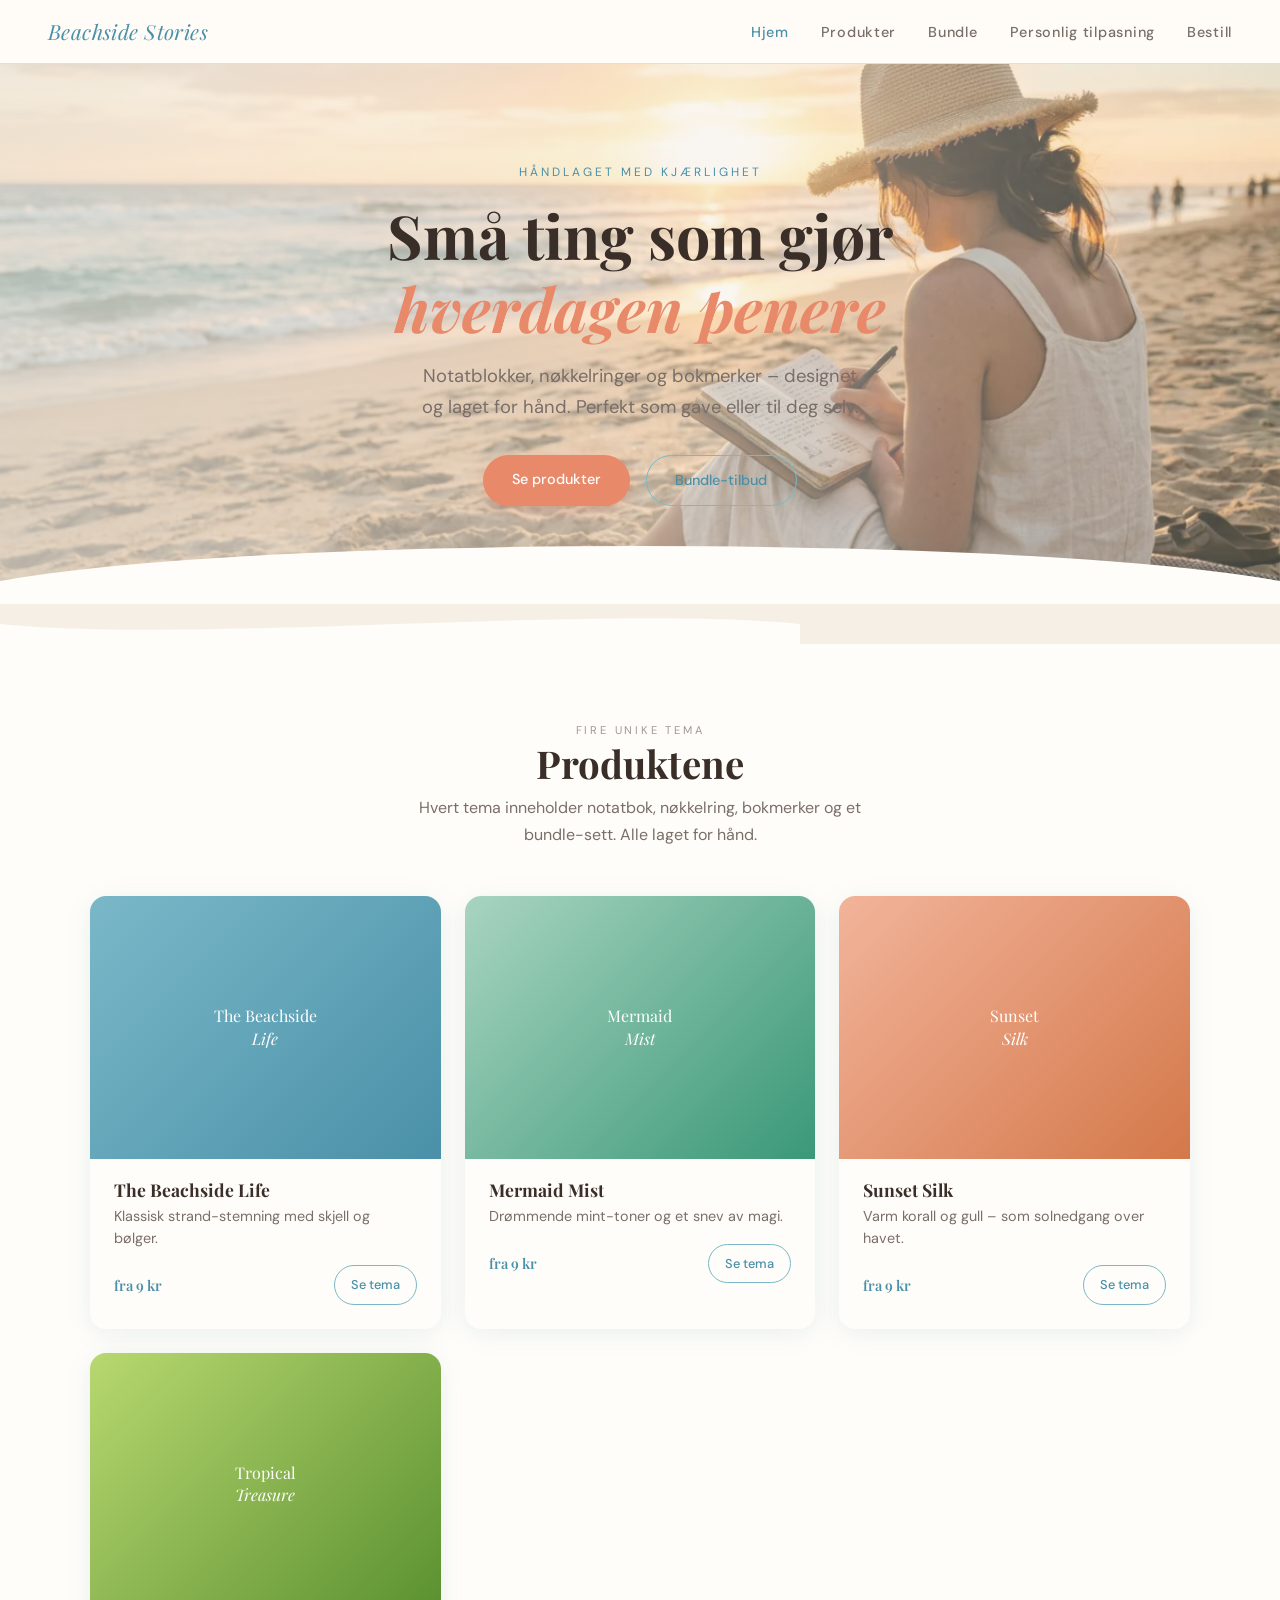
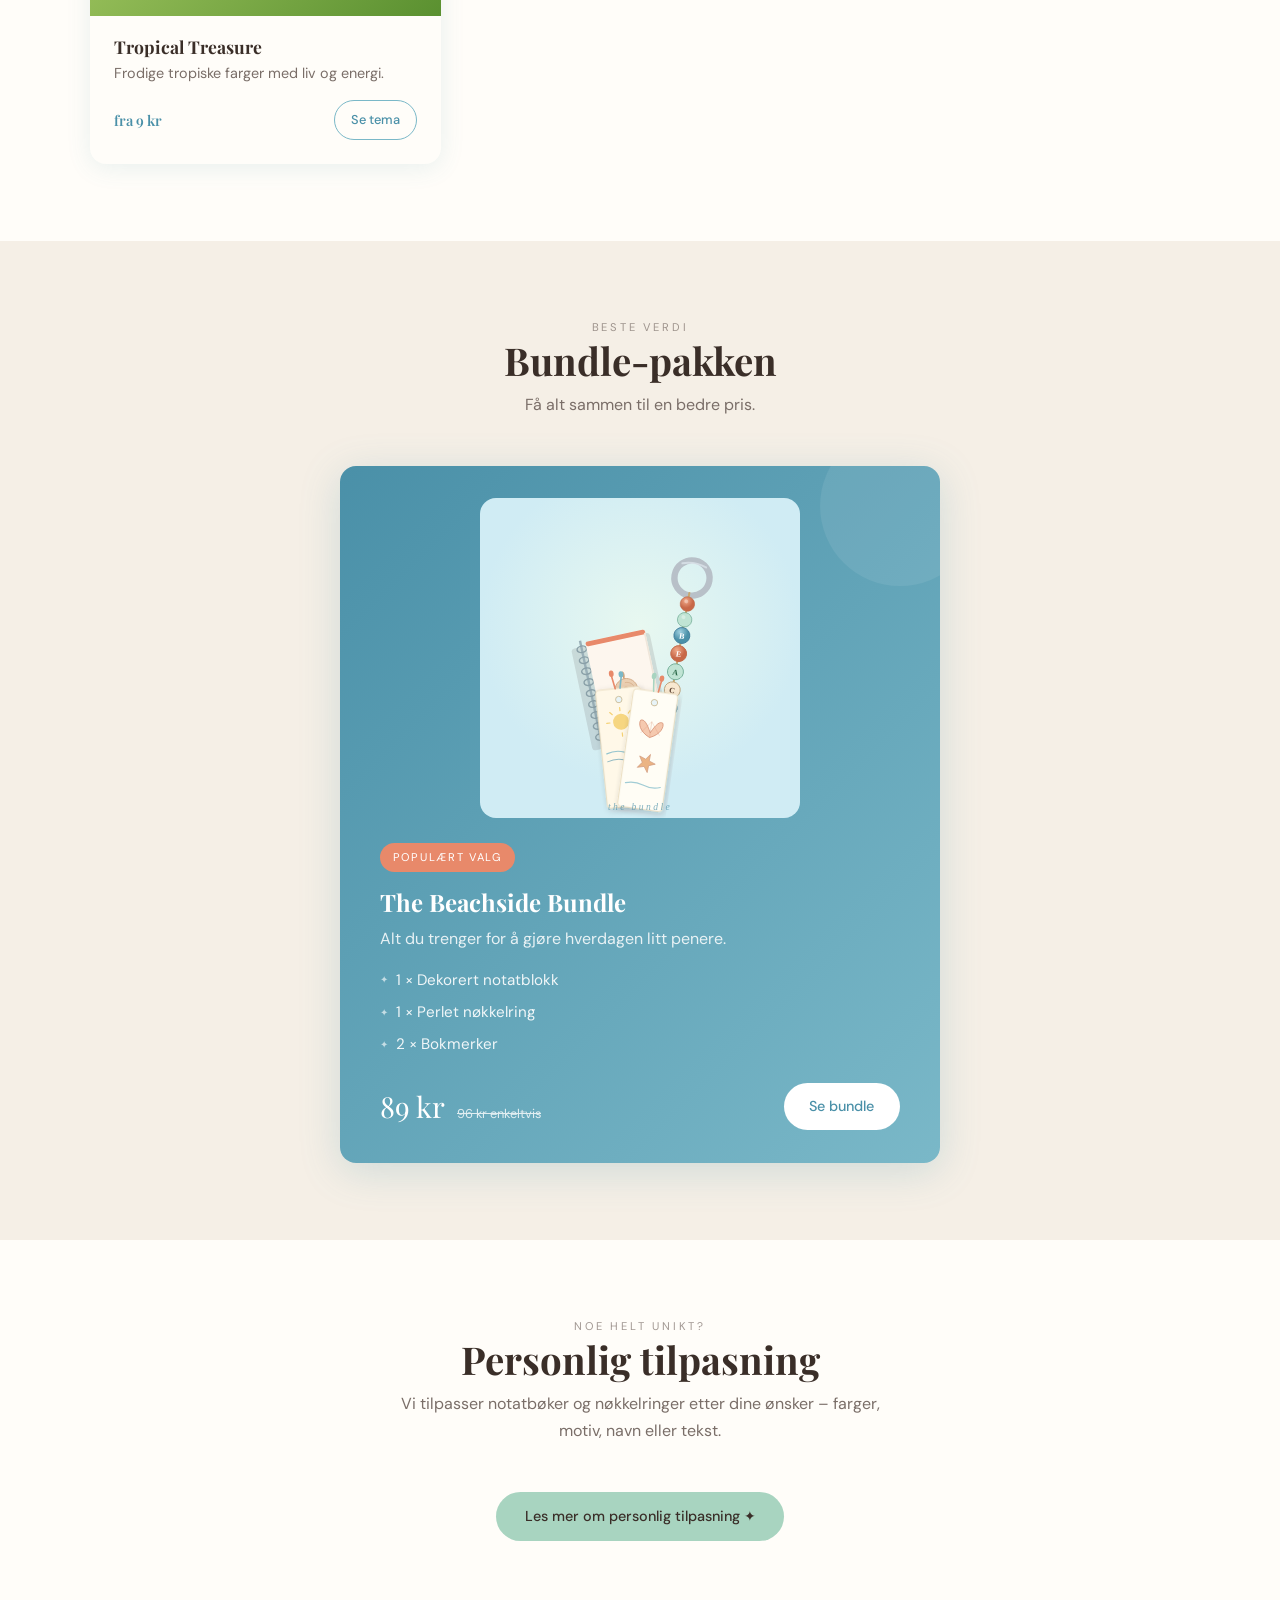
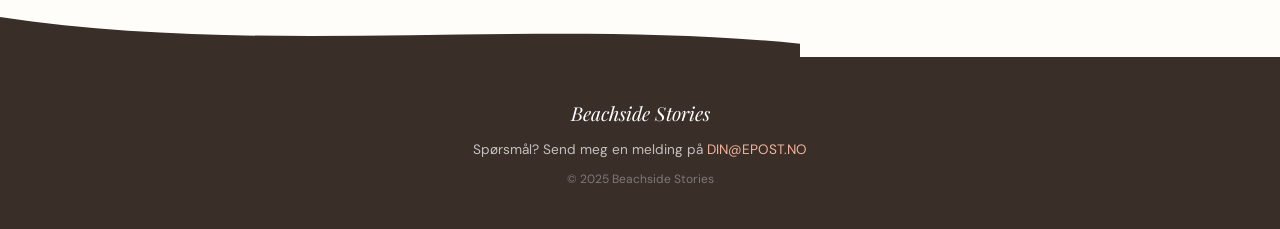
==== index.html @ 8fab8bfb "Første versjon av Beachside" ====
<!DOCTYPE html>
<html lang="no">
<head>
  <meta charset="UTF-8">
  <meta name="viewport" content="width=device-width, initial-scale=1.0">
  <title>Beachside Stories</title>
  <link rel="stylesheet" href="style.css">
</head>
<body>

  <nav>
    <span class="nav-logo">Beachside Stories</span>
    <button class="nav-toggle" aria-label="Åpne meny" aria-expanded="false">
      <span></span><span></span><span></span>
    </button>
    <ul class="nav-links">
      <li><a href="index.html" class="active">Hjem</a></li>
      <li><a href="produkter.html">Produkter</a></li>
      <li><a href="bundle.html">Bundle</a></li>
      <li><a href="request.html">Personlig tilpasning</a></li>
      <li><a href="bestill.html">Bestill</a></li>
    </ul>
  </nav>

  <!-- HERO -->
  <section class="hero">
    <div class="hero-content">
      <p class="hero-eyebrow fade-up">Håndlaget med kjærlighet</p>
      <h1 class="fade-up fade-up-delay-1">
        Små ting som gjør<br><em>hverdagen penere</em>
      </h1>
      <p class="hero-sub fade-up fade-up-delay-2">
        Notatblokker, nøkkelringer og bokmerker – designet og laget for hånd.
        Perfekt som gave eller til deg selv.
      </p>
      <div class="fade-up fade-up-delay-3" style="display:flex;gap:1rem;justify-content:center;flex-wrap:wrap">
        <a href="produkter.html" class="btn btn-primary">Se produkter</a>
        <a href="bundle.html" class="btn btn-secondary">Bundle-tilbud</a>
      </div>
    </div>
  </section>

  <!-- BØLGEDELER -->
  <div class="wave-divider" style="background:var(--sand)">
    <svg viewBox="0 0 1200 60" xmlns="http://www.w3.org/2000/svg" preserveAspectRatio="none" height="40">
      <path d="M0,30 C300,60 900,0 1200,30 L1200,60 L0,60 Z" fill="#fffdf9"/>
    </svg>
  </div>

  <!-- TEMAOVERSIKT -->
  <section class="section-white">
    <div class="section-header">
      <p class="section-eyebrow">Fire unike tema</p>
      <h2>Produktene</h2>
      <p>Hvert tema inneholder notatbok, nøkkelring, bokmerker og et bundle-sett. Alle laget for hånd.</p>
    </div>

    <div class="produktgrid">

      <div class="produktkort fade-up">
        <div class="produktkort-bilde" style="background:linear-gradient(135deg,#7ab8c8,#4a90a8);display:flex;align-items:center;justify-content:center">
          <span style="font-family:var(--font-display);font-size:1rem;color:white;text-align:center;padding:1rem;line-height:1.4">The Beachside<br><em>Life</em></span>
        </div>
        <div class="produktkort-innhold">
          <h3>The Beachside Life</h3>
          <p class="produktkort-beskrivelse">Klassisk strand-stemning med skjell og bølger.</p>
          <div class="produktkort-bunn">
            <span class="pris" style="font-size:0.9rem">fra 9 kr</span>
            <a href="produkter.html#beachside-life" class="btn btn-secondary" style="font-size:0.8rem;padding:0.5rem 1rem">Se tema</a>
          </div>
        </div>
      </div>

      <div class="produktkort fade-up fade-up-delay-1">
        <div class="produktkort-bilde" style="background:linear-gradient(135deg,#a8d4c0,#3a9878);display:flex;align-items:center;justify-content:center">
          <span style="font-family:var(--font-display);font-size:1rem;color:white;text-align:center;padding:1rem;line-height:1.4">Mermaid<br><em>Mist</em></span>
        </div>
        <div class="produktkort-innhold">
          <h3>Mermaid Mist</h3>
          <p class="produktkort-beskrivelse">Drømmende mint-toner og et snev av magi.</p>
          <div class="produktkort-bunn">
            <span class="pris" style="font-size:0.9rem">fra 9 kr</span>
            <a href="produkter.html#mermaid-mist" class="btn btn-secondary" style="font-size:0.8rem;padding:0.5rem 1rem">Se tema</a>
          </div>
        </div>
      </div>

      <div class="produktkort fade-up fade-up-delay-2">
        <div class="produktkort-bilde" style="background:linear-gradient(135deg,#f2b49a,#d4784a);display:flex;align-items:center;justify-content:center">
          <span style="font-family:var(--font-display);font-size:1rem;color:white;text-align:center;padding:1rem;line-height:1.4">Sunset<br><em>Silk</em></span>
        </div>
        <div class="produktkort-innhold">
          <h3>Sunset Silk</h3>
          <p class="produktkort-beskrivelse">Varm korall og gull – som solnedgang over havet.</p>
          <div class="produktkort-bunn">
            <span class="pris" style="font-size:0.9rem">fra 9 kr</span>
            <a href="produkter.html#sunset-silk" class="btn btn-secondary" style="font-size:0.8rem;padding:0.5rem 1rem">Se tema</a>
          </div>
        </div>
      </div>

      <div class="produktkort fade-up fade-up-delay-2">
        <div class="produktkort-bilde" style="background:linear-gradient(135deg,#b8d870,#5a9030);display:flex;align-items:center;justify-content:center">
          <span style="font-family:var(--font-display);font-size:1rem;color:white;text-align:center;padding:1rem;line-height:1.4">Tropical<br><em>Treasure</em></span>
        </div>
        <div class="produktkort-innhold">
          <h3>Tropical Treasure</h3>
          <p class="produktkort-beskrivelse">Frodige tropiske farger med liv og energi.</p>
          <div class="produktkort-bunn">
            <span class="pris" style="font-size:0.9rem">fra 9 kr</span>
            <a href="produkter.html#tropical-treasure" class="btn btn-secondary" style="font-size:0.8rem;padding:0.5rem 1rem">Se tema</a>
          </div>
        </div>
      </div>

    </div>
  </section>

  <!-- BUNDLE TEASER -->
  <section class="section-sand">
    <div class="section-header">
      <p class="section-eyebrow">Beste verdi</p>
      <h2>Bundle-pakken</h2>
      <p>Få alt sammen til en bedre pris.</p>
    </div>

    <div class="bundle-kort fade-up">
      <img src="bilder/produkter/bundle/bundle.svg" alt="The Beachside Bundle" style="width:100%;max-width:320px;display:block;margin:0 auto 1.5rem;border-radius:var(--radius)">
      <div class="bundle-tag">Populært valg</div>
      <h3>The Beachside Bundle</h3>
      <p style="opacity:0.85;margin-bottom:0.5rem">Alt du trenger for å gjøre hverdagen litt penere.</p>
      <ul class="bundle-innhold">
        <li>1 × Dekorert notatblokk</li>
        <li>1 × Perlet nøkkelring</li>
        <li>2 × Bokmerker</li>
      </ul>
      <div class="bundle-bunn">
        <div>
          <span class="bundle-pris">89 kr</span>
          <span class="bundle-spar">96 kr enkeltvis</span>
        </div>
        <a href="bundle.html" class="btn-bundle">Se bundle</a>
      </div>
    </div>
  </section>

  <!-- PERSONLIG TILPASNING TEASER -->
  <section class="section-white">
    <div class="section-header">
      <p class="section-eyebrow">Noe helt unikt?</p>
      <h2>Personlig tilpasning</h2>
      <p>Vi tilpasser notatbøker og nøkkelringer etter dine ønsker – farger, motiv, navn eller tekst.</p>
    </div>
    <div style="text-align:center">
      <a href="request.html" class="btn btn-request">Les mer om personlig tilpasning ✦</a>
    </div>
  </section>

  <!-- BØLGEDELER -->
  <div class="wave-divider" style="background:var(--hvit)">
    <svg viewBox="0 0 1200 60" xmlns="http://www.w3.org/2000/svg" preserveAspectRatio="none" height="40">
      <path d="M0,0 C400,60 800,0 1200,40 L1200,60 L0,60 Z" fill="var(--tekst)"/>
    </svg>
  </div>

  <footer>
    <p class="footer-logo">Beachside Stories</p>
    <p>Spørsmål? Send meg en melding på <a href="mailto:DIN@EPOST.NO">DIN@EPOST.NO</a></p>
    <p style="margin-top:0.5rem;font-size:0.75rem;opacity:0.5">© 2025 Beachside Stories</p>
  </footer>

  <script src="nav.js"></script>
</body>
</html>
---- style.css ----
/* ═══════════════════════════════════════
   BEACHSIDE STORIES — Global Stylesheet
   ═══════════════════════════════════════ */

@import url('https://fonts.googleapis.com/css2?family=Playfair+Display:ital,wght@0,400;0,600;1,400&family=DM+Sans:wght@300;400;500&display=swap');

:root {
  /* Farger */
  --sand:        #f5efe6;
  --sand-dark:   #e8ddd0;
  --hav:         #7ab8c8;
  --hav-deep:    #4a90a8;
  --korall:      #e8896a;
  --korall-soft: #f2b49a;
  --mint:        #a8d4c0;
  --mint-soft:   #d4ede4;
  --tekst:       #3a2e28;
  --tekst-soft:  #7a6e68;
  --hvit:        #fffdf9;

  /* Typografi */
  --font-display: 'Playfair Display', Georgia, serif;
  --font-body:    'DM Sans', sans-serif;

  /* Størrelser */
  --radius:      16px;
  --radius-sm:   8px;
  --shadow:      0 4px 24px rgba(74, 144, 168, 0.12);
  --shadow-hover:0 8px 40px rgba(74, 144, 168, 0.22);
}

* { margin: 0; padding: 0; box-sizing: border-box; }

html { scroll-behavior: smooth; }

body {
  font-family: var(--font-body);
  background: var(--sand);
  color: var(--tekst);
  font-size: 16px;
  line-height: 1.7;
  overflow-x: hidden;
}

/* ── Tekstiler ── */
h1, h2, h3, h4 {
  font-family: var(--font-display);
  line-height: 1.2;
}

a {
  color: var(--hav-deep);
  text-decoration: none;
  transition: color 0.2s;
}
a:hover { color: var(--korall); }

img {
  max-width: 100%;
  height: auto;
  display: block;
  border-radius: var(--radius-sm);
}

/* ── Navigasjon ── */
nav {
  position: sticky;
  top: 0;
  z-index: 100;
  background: rgba(255, 253, 249, 0.92);
  backdrop-filter: blur(12px);
  border-bottom: 1px solid var(--sand-dark);
  padding: 0 clamp(1rem, 5vw, 3rem);
  height: 64px;
  display: flex;
  align-items: center;
  justify-content: space-between;
}

.nav-logo {
  font-family: var(--font-display);
  font-size: 1.3rem;
  font-style: italic;
  color: var(--hav-deep);
  letter-spacing: 0.02em;
}

.nav-links {
  display: flex;
  gap: 2rem;
  list-style: none;
}

.nav-links a {
  font-size: 0.9rem;
  font-weight: 500;
  letter-spacing: 0.05em;
  color: var(--tekst-soft);
  transition: color 0.2s;
}
.nav-links a:hover,
.nav-links a.active { color: var(--hav-deep); }

/* ── Hamburger-knapp (skjult på desktop) ── */
.nav-toggle {
  display: none;
  flex-direction: column;
  justify-content: center;
  gap: 5px;
  background: none;
  border: none;
  cursor: pointer;
  padding: 0.4rem;
  border-radius: var(--radius-sm);
  transition: background 0.2s;
}
.nav-toggle:hover { background: var(--sand-dark); }
.nav-toggle span {
  display: block;
  width: 22px;
  height: 2px;
  background: var(--tekst);
  border-radius: 2px;
  transition: transform 0.3s, opacity 0.3s;
}
/* X-animasjon når menyen er åpen */
nav.nav-open .nav-toggle span:nth-child(1) { transform: translateY(7px) rotate(45deg); }
nav.nav-open .nav-toggle span:nth-child(2) { opacity: 0; transform: scaleX(0); }
nav.nav-open .nav-toggle span:nth-child(3) { transform: translateY(-7px) rotate(-45deg); }

/* ── Mobil nav ── */
@media (max-width: 768px) {
  nav { position: relative; }

  .nav-toggle { display: flex; }

  .nav-links {
    display: none;
    position: absolute;
    top: 64px;
    left: 0;
    right: 0;
    flex-direction: column;
    gap: 0;
    background: rgba(255, 253, 249, 0.98);
    backdrop-filter: blur(12px);
    border-bottom: 1px solid var(--sand-dark);
    box-shadow: 0 8px 24px rgba(58, 46, 40, 0.1);
    padding: 0.5rem 0 1rem;
    z-index: 99;
  }
  .nav-links.nav-open { display: flex; }

  .nav-links li { width: 100%; }

  .nav-links a {
    display: block;
    padding: 0.85rem clamp(1rem, 5vw, 3rem);
    font-size: 1rem;
    border-bottom: 1px solid var(--sand-dark);
  }
  .nav-links li:last-child a { border-bottom: none; }
}

/* ── Hero-seksjon ── */
.hero {
  min-height: 60vh;
  display: flex;
  align-items: center;
  justify-content: center;
  text-align: center;
  padding: clamp(3rem, 8vw, 6rem) clamp(1rem, 5vw, 3rem);
  position: relative;
  overflow: hidden;
  background-image: url('bilder/hero.webp');
  background-size: cover;
  background-position: center right;
  background-color: var(--sand);
}

.hero::before {
  content: '';
  position: absolute;
  inset: 0;
  background: linear-gradient(
    to right,
    rgba(245,239,230,0.72) 0%,
    rgba(245,239,230,0.55) 50%,
    rgba(245,239,230,0.25) 100%
  );
  z-index: 0;
}

/* Bølge-dekor */
.hero::after {
  content: '';
  position: absolute;
  bottom: -2px;
  left: 0; right: 0;
  height: 60px;
  background: var(--hvit);
  clip-path: ellipse(55% 100% at 50% 100%);
}

.hero-content { position: relative; z-index: 1; max-width: 600px; }

.hero-eyebrow {
  font-size: 0.75rem;
  letter-spacing: 0.25em;
  text-transform: uppercase;
  color: var(--hav-deep);
  margin-bottom: 1rem;
  opacity: 0.8;
}

.hero h1 {
  font-size: clamp(2.2rem, 6vw, 3.8rem);
  color: var(--tekst);
  margin-bottom: 1rem;
}

.hero h1 em {
  color: var(--korall);
  font-style: italic;
}

.hero-sub {
  font-size: clamp(1rem, 2vw, 1.15rem);
  color: var(--tekst-soft);
  max-width: 440px;
  margin: 0 auto 2rem;
}

/* ── Knapper ── */
.btn {
  display: inline-block;
  padding: 0.75rem 1.8rem;
  border-radius: 50px;
  font-family: var(--font-body);
  font-size: 0.9rem;
  font-weight: 500;
  cursor: pointer;
  transition: all 0.2s ease;
  border: none;
  text-decoration: none;
}

.btn-primary {
  background: var(--korall);
  color: white;
  box-shadow: 0 4px 16px rgba(232,137,106,0.35);
}
.btn-primary:hover {
  background: #d4704e;
  color: white;
  transform: translateY(-2px);
  box-shadow: 0 6px 24px rgba(232,137,106,0.45);
}

.btn-secondary {
  background: transparent;
  color: var(--hav-deep);
  border: 1.5px solid var(--hav);
}
.btn-secondary:hover {
  background: var(--hav-deep);
  color: white;
  border-color: var(--hav-deep);
  transform: translateY(-2px);
}

.btn-request {
  background: var(--mint);
  color: var(--tekst);
}
.btn-request:hover {
  background: var(--mint-soft);
  transform: translateY(-2px);
}

/* ── Seksjoner ── */
section {
  padding: clamp(3rem, 6vw, 5rem) clamp(1rem, 5vw, 3rem);
}

.section-white { background: var(--hvit); }
.section-mint  { background: var(--mint-soft); }
.section-sand  { background: var(--sand); }

.section-header {
  text-align: center;
  margin-bottom: 3rem;
}

.section-header h2 {
  font-size: clamp(1.6rem, 4vw, 2.4rem);
  margin-bottom: 0.5rem;
}

.section-header p {
  color: var(--tekst-soft);
  max-width: 480px;
  margin: 0 auto;
}

.section-eyebrow {
  font-size: 0.7rem;
  letter-spacing: 0.25em;
  text-transform: uppercase;
  color: var(--hav-deep);
  opacity: 0.7;
  margin-bottom: 0.4rem;
}

/* ── Produktkort ── */
.produktgrid {
  display: grid;
  grid-template-columns: repeat(auto-fill, minmax(260px, 1fr));
  gap: 1.5rem;
  max-width: 1100px;
  margin: 0 auto;
}

.produktkort {
  background: var(--hvit);
  border-radius: var(--radius);
  overflow: hidden;
  box-shadow: var(--shadow);
  transition: transform 0.25s ease, box-shadow 0.25s ease;
}

.produktkort:hover {
  transform: translateY(-6px);
  box-shadow: var(--shadow-hover);
}

.produktkort-bilde {
  width: 100%;
  aspect-ratio: 4/3;
  object-fit: cover;
  border-radius: 0;
  background: var(--sand-dark);
  display: flex;
  align-items: center;
  justify-content: center;
  color: var(--tekst-soft);
  font-size: 0.85rem;
}

.produktkort-bilde-placeholder {
  width: 100%;
  aspect-ratio: 4/3;
  background: linear-gradient(135deg, var(--sand-dark), var(--mint-soft));
  display: flex;
  align-items: center;
  justify-content: center;
  color: var(--tekst-soft);
  font-size: 0.85rem;
  font-style: italic;
}

.produktkort-innhold {
  padding: 1.25rem 1.5rem 1.5rem;
}

.produktkort h3 {
  font-size: 1.1rem;
  margin-bottom: 0.35rem;
}

.produktkort-beskrivelse {
  font-size: 0.9rem;
  color: var(--tekst-soft);
  margin-bottom: 1rem;
  line-height: 1.5;
}

.produktkort-bunn {
  display: flex;
  align-items: center;
  justify-content: space-between;
  gap: 0.5rem;
}

.pris {
  font-family: var(--font-display);
  font-size: 1.2rem;
  color: var(--hav-deep);
  font-weight: 600;
}

/* ── Bundle-kort ── */
.bundle-kort {
  background: linear-gradient(135deg, var(--hav-deep), var(--hav));
  color: white;
  border-radius: var(--radius);
  padding: 2rem 2.5rem;
  max-width: 600px;
  margin: 0 auto;
  box-shadow: var(--shadow-hover);
  position: relative;
  overflow: hidden;
}

.bundle-kort::before {
  content: '';
  position: absolute;
  top: -40px; right: -40px;
  width: 160px; height: 160px;
  border-radius: 50%;
  background: rgba(255,255,255,0.08);
}

.bundle-tag {
  display: inline-block;
  background: var(--korall);
  color: white;
  font-size: 0.7rem;
  letter-spacing: 0.15em;
  text-transform: uppercase;
  padding: 0.3rem 0.8rem;
  border-radius: 50px;
  margin-bottom: 1rem;
}

.bundle-kort h3 {
  font-size: 1.5rem;
  margin-bottom: 0.5rem;
  color: white;
}

.bundle-innhold {
  list-style: none;
  margin: 1rem 0;
  display: flex;
  flex-direction: column;
  gap: 0.4rem;
}

.bundle-innhold li {
  font-size: 0.95rem;
  opacity: 0.9;
  display: flex;
  align-items: center;
  gap: 0.5rem;
}

.bundle-innhold li::before { content: '✦'; font-size: 0.6rem; opacity: 0.7; }

.bundle-bunn {
  display: flex;
  align-items: center;
  justify-content: space-between;
  margin-top: 1.5rem;
  flex-wrap: wrap;
  gap: 1rem;
}

.bundle-pris { font-family: var(--font-display); font-size: 1.8rem; }
.bundle-spar {
  font-size: 0.8rem;
  opacity: 0.8;
  text-decoration: line-through;
  margin-left: 0.5rem;
}

.btn-bundle {
  background: white;
  color: var(--hav-deep);
  padding: 0.7rem 1.6rem;
  border-radius: 50px;
  font-weight: 500;
  font-size: 0.9rem;
  transition: all 0.2s;
}
.btn-bundle:hover {
  background: var(--korall);
  color: white;
  transform: translateY(-2px);
}

/* ── Request-seksjon ── */
.request-grid {
  display: grid;
  grid-template-columns: repeat(auto-fit, minmax(280px, 1fr));
  gap: 1.5rem;
  max-width: 800px;
  margin: 0 auto;
}

.request-kort {
  background: var(--hvit);
  border-radius: var(--radius);
  padding: 2rem;
  box-shadow: var(--shadow);
  border-top: 4px solid var(--mint);
  transition: transform 0.2s, box-shadow 0.2s;
}

.request-kort:hover {
  transform: translateY(-4px);
  box-shadow: var(--shadow-hover);
}

.request-ikon {
  font-size: 2rem;
  margin-bottom: 1rem;
}

.request-kort h3 {
  font-size: 1.1rem;
  margin-bottom: 0.5rem;
}

.request-kort p {
  font-size: 0.9rem;
  color: var(--tekst-soft);
  margin-bottom: 1.2rem;
  line-height: 1.6;
}

.request-eksempler {
  list-style: none;
  margin-bottom: 1.5rem;
  display: flex;
  flex-direction: column;
  gap: 0.3rem;
}

.request-eksempler li {
  font-size: 0.85rem;
  color: var(--tekst-soft);
  display: flex;
  align-items: center;
  gap: 0.4rem;
}
.request-eksempler li::before {
  content: '→';
  color: var(--mint);
  font-size: 0.8rem;
}

/* ── Footer ── */
footer {
  background: var(--tekst);
  color: rgba(255,255,255,0.7);
  text-align: center;
  padding: 2.5rem clamp(1rem, 5vw, 3rem);
  font-size: 0.85rem;
}

footer .footer-logo {
  font-family: var(--font-display);
  font-size: 1.2rem;
  font-style: italic;
  color: white;
  margin-bottom: 0.5rem;
}

footer a { color: var(--korall-soft); }
footer a:hover { color: var(--korall); }

/* ── Dekorative bølger ── */
.wave-divider {
  width: 100%;
  overflow: hidden;
  line-height: 0;
}
.wave-divider svg { display: block; }

/* ── Responsiv ── */
@media (max-width: 640px) {
  .nav-links { display: none; }
  .bundle-bunn { flex-direction: column; align-items: flex-start; }
  .produktgrid { grid-template-columns: 1fr 1fr; gap: 1rem; }
}

@media (max-width: 400px) {
  .produktgrid { grid-template-columns: 1fr; }
}

/* ── Fade-in animasjon ── */
@keyframes fadeUp {
  from { opacity: 0; transform: translateY(20px); }
  to   { opacity: 1; transform: translateY(0); }
}

.fade-up {
  animation: fadeUp 0.6s ease forwards;
}

.fade-up-delay-1 { animation-delay: 0.1s; opacity: 0; }
.fade-up-delay-2 { animation-delay: 0.2s; opacity: 0; }
.fade-up-delay-3 { animation-delay: 0.3s; opacity: 0; }
.fade-up-delay-4 { animation-delay: 0.4s; opacity: 0; }
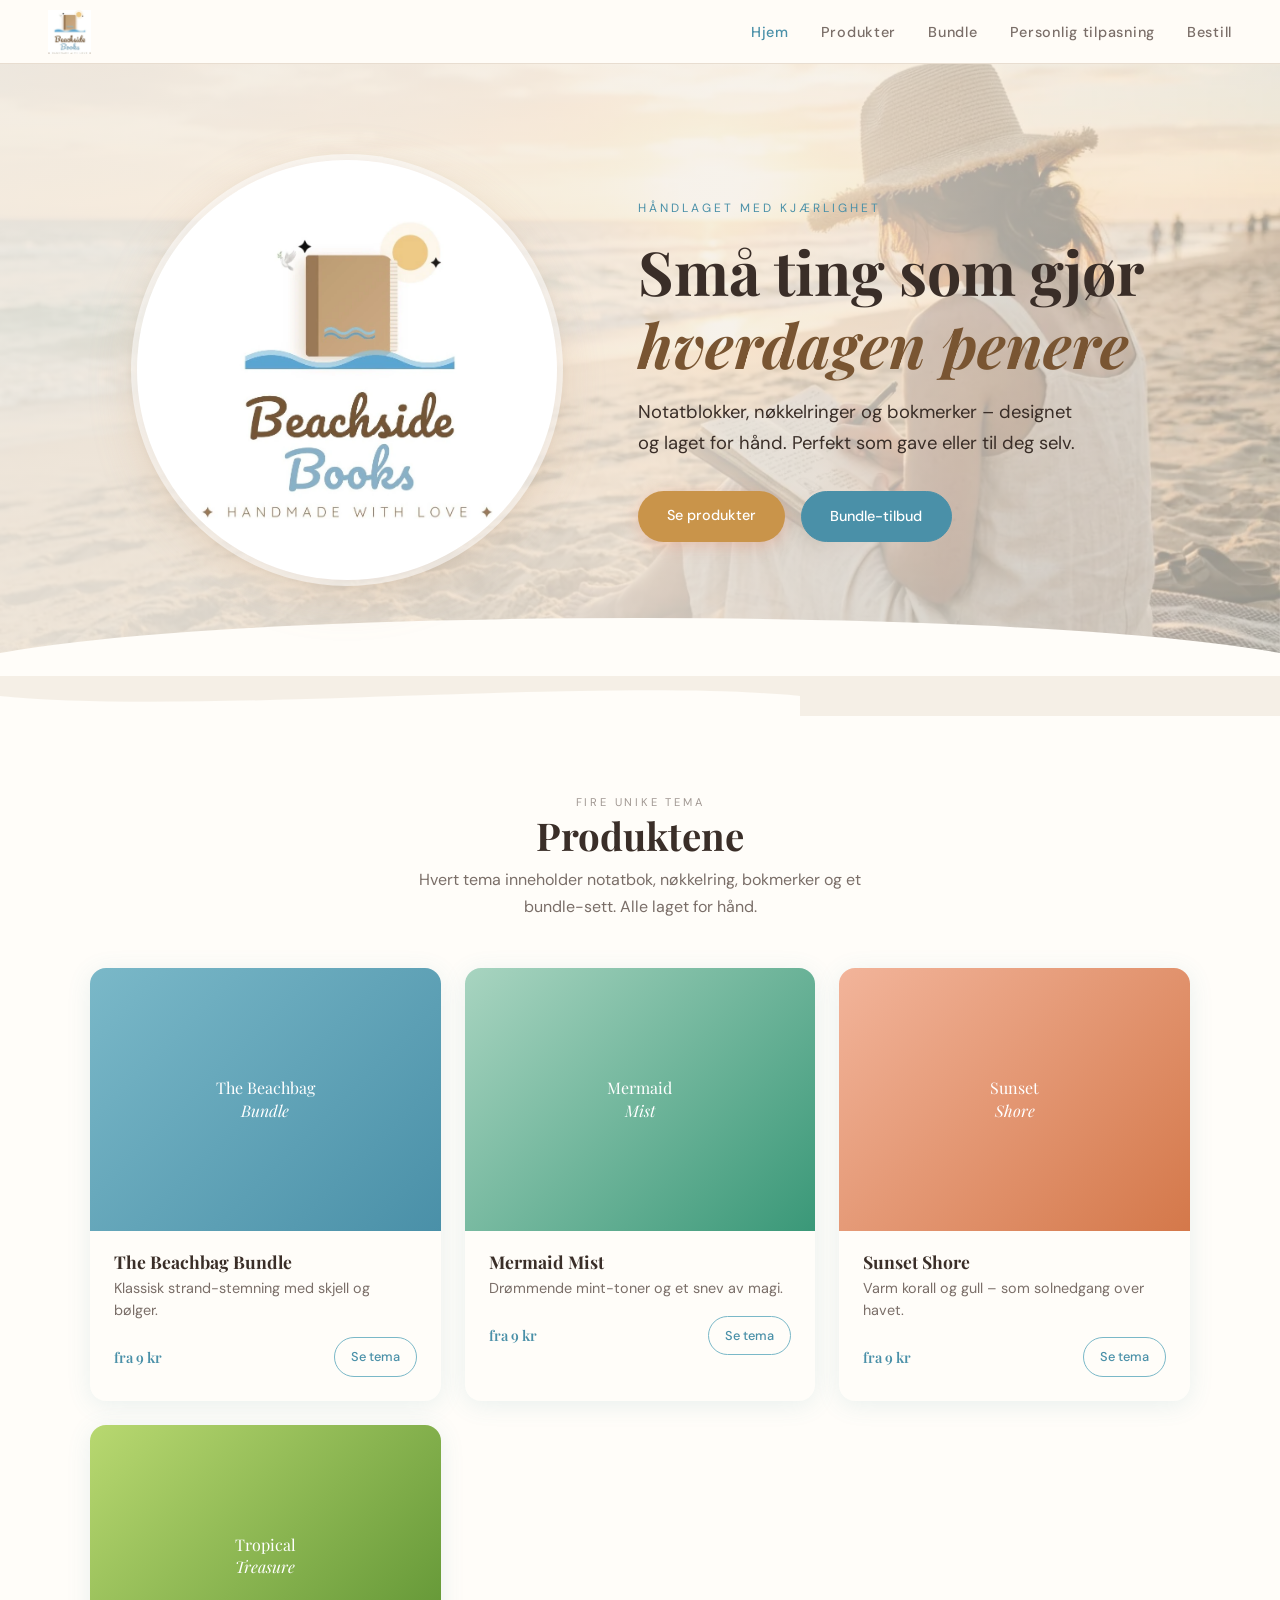
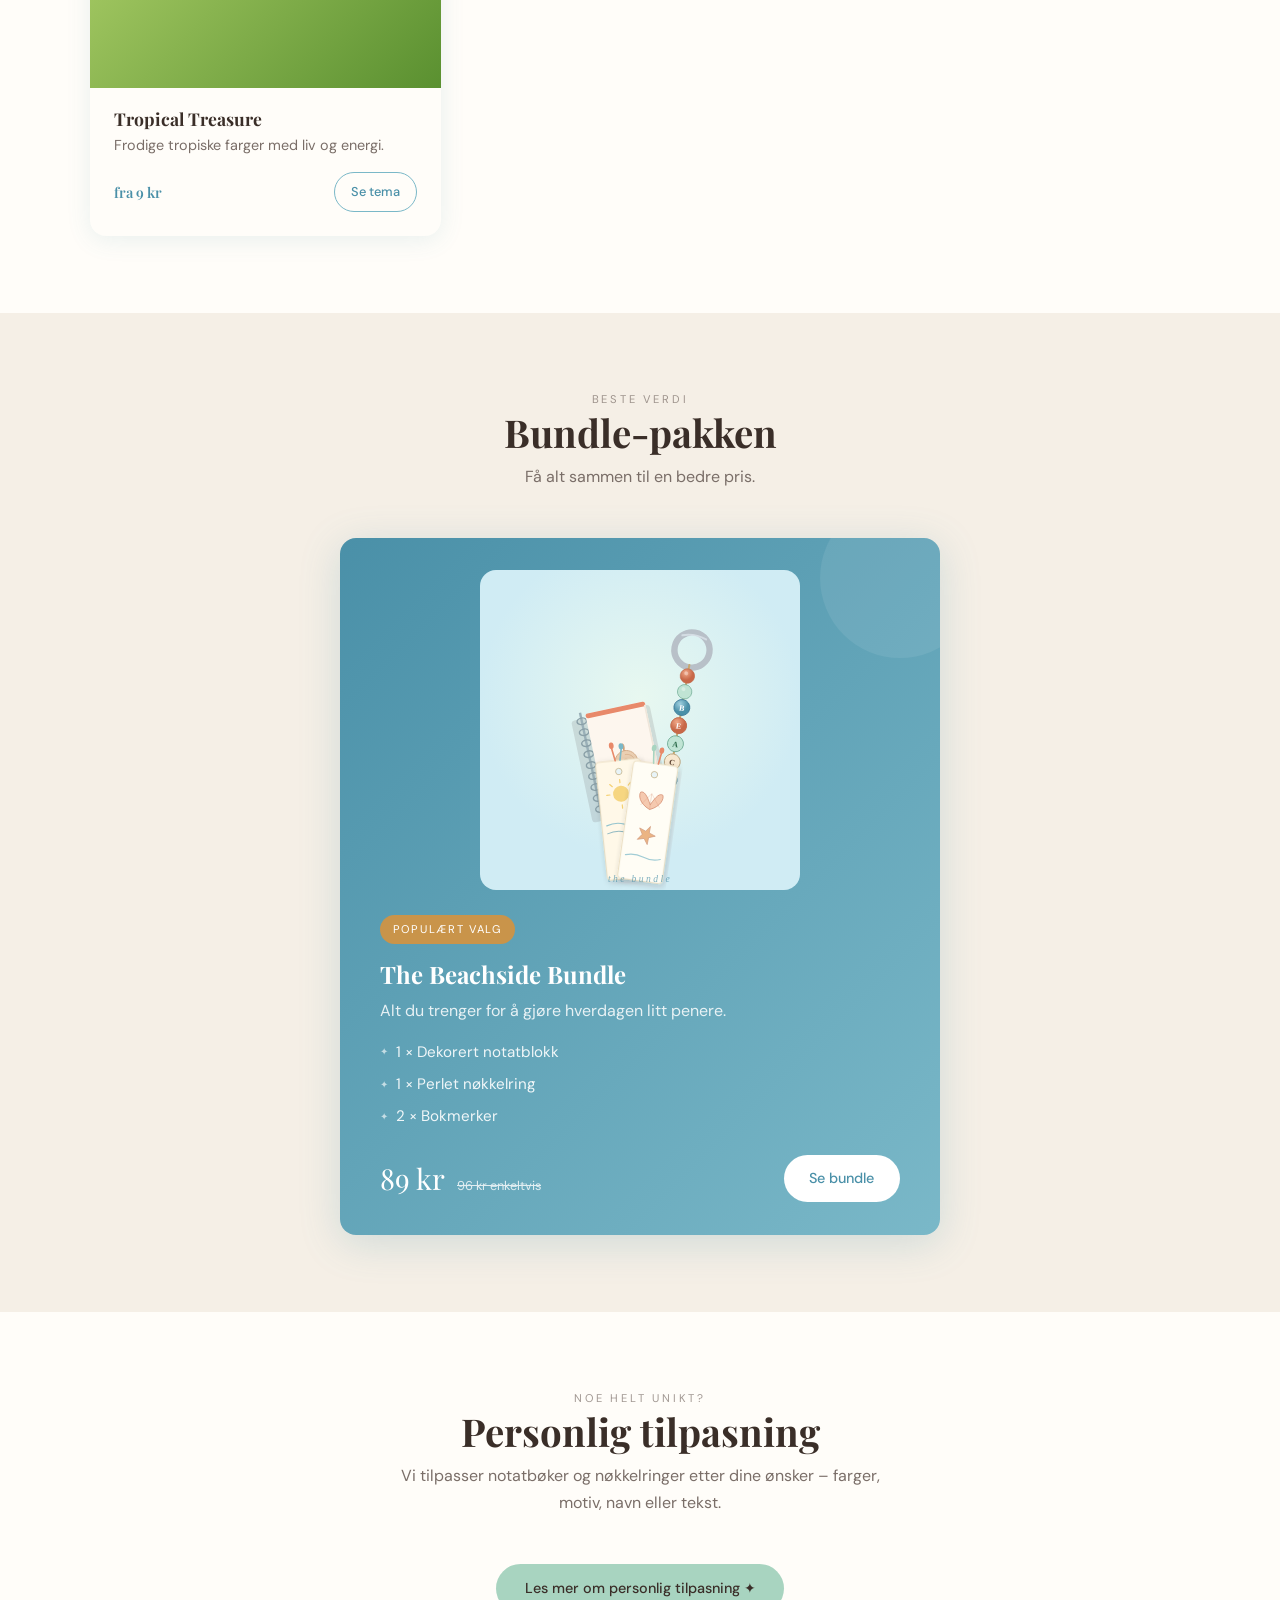
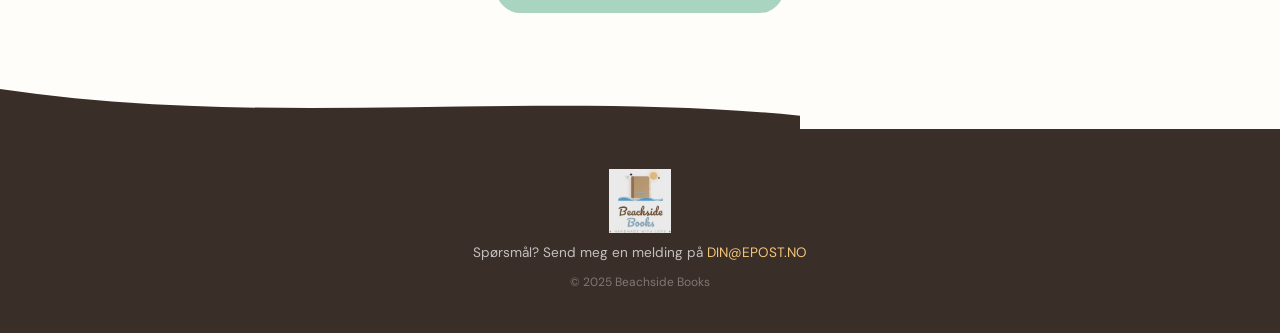
==== commit 70dd9911: "Legg til logo, oppdater fargepalett og hero-layout - Integrer datterskapte logo (beachside-logo.jpg " ====
--- a/index.html
+++ b/index.html
@@ -3,13 +3,13 @@
 <head>
   <meta charset="UTF-8">
   <meta name="viewport" content="width=device-width, initial-scale=1.0">
-  <title>Beachside Stories</title>
+  <title>Beachside Books</title>
   <link rel="stylesheet" href="style.css">
 </head>
 <body>
 
   <nav>
-    <span class="nav-logo">Beachside Stories</span>
+    <a href="index.html"><img src="bilder/logo.webp" alt="Beachside Books" class="nav-logo-img"></a>
     <button class="nav-toggle" aria-label="Åpne meny" aria-expanded="false">
       <span></span><span></span><span></span>
     </button>
@@ -25,18 +25,28 @@
   <!-- HERO -->
   <section class="hero">
     <div class="hero-content">
-      <p class="hero-eyebrow fade-up">Håndlaget med kjærlighet</p>
-      <h1 class="fade-up fade-up-delay-1">
-        Små ting som gjør<br><em>hverdagen penere</em>
-      </h1>
-      <p class="hero-sub fade-up fade-up-delay-2">
-        Notatblokker, nøkkelringer og bokmerker – designet og laget for hånd.
-        Perfekt som gave eller til deg selv.
-      </p>
-      <div class="fade-up fade-up-delay-3" style="display:flex;gap:1rem;justify-content:center;flex-wrap:wrap">
-        <a href="produkter.html" class="btn btn-primary">Se produkter</a>
-        <a href="bundle.html" class="btn btn-secondary">Bundle-tilbud</a>
+
+      <div class="hero-logo-col fade-up">
+        <div class="hero-logo-display">
+          <img src="bilder/logo.webp" alt="Beachside Books">
+        </div>
       </div>
+
+      <div class="hero-text-col">
+        <p class="hero-eyebrow fade-up">Håndlaget med kjærlighet</p>
+        <h1 class="fade-up fade-up-delay-1">
+          Små ting som gjør<br><em>hverdagen penere</em>
+        </h1>
+        <p class="hero-sub fade-up fade-up-delay-2">
+          Notatblokker, nøkkelringer og bokmerker – designet og laget for hånd.
+          Perfekt som gave eller til deg selv.
+        </p>
+        <div class="hero-buttons fade-up fade-up-delay-3">
+          <a href="produkter.html" class="btn btn-primary">Se produkter</a>
+          <a href="bundle.html" class="btn btn-secondary">Bundle-tilbud</a>
+        </div>
+      </div>
+
     </div>
   </section>
 
@@ -59,10 +69,10 @@
 
       <div class="produktkort fade-up">
         <div class="produktkort-bilde" style="background:linear-gradient(135deg,#7ab8c8,#4a90a8);display:flex;align-items:center;justify-content:center">
-          <span style="font-family:var(--font-display);font-size:1rem;color:white;text-align:center;padding:1rem;line-height:1.4">The Beachside<br><em>Life</em></span>
+          <span style="font-family:var(--font-display);font-size:1rem;color:white;text-align:center;padding:1rem;line-height:1.4">The Beachbag<br><em>Bundle</em></span>
         </div>
         <div class="produktkort-innhold">
-          <h3>The Beachside Life</h3>
+          <h3>The Beachbag Bundle</h3>
           <p class="produktkort-beskrivelse">Klassisk strand-stemning med skjell og bølger.</p>
           <div class="produktkort-bunn">
             <span class="pris" style="font-size:0.9rem">fra 9 kr</span>
@@ -87,10 +97,10 @@
 
       <div class="produktkort fade-up fade-up-delay-2">
         <div class="produktkort-bilde" style="background:linear-gradient(135deg,#f2b49a,#d4784a);display:flex;align-items:center;justify-content:center">
-          <span style="font-family:var(--font-display);font-size:1rem;color:white;text-align:center;padding:1rem;line-height:1.4">Sunset<br><em>Silk</em></span>
+          <span style="font-family:var(--font-display);font-size:1rem;color:white;text-align:center;padding:1rem;line-height:1.4">Sunset<br><em>Shore</em></span>
         </div>
         <div class="produktkort-innhold">
-          <h3>Sunset Silk</h3>
+          <h3>Sunset Shore</h3>
           <p class="produktkort-beskrivelse">Varm korall og gull – som solnedgang over havet.</p>
           <div class="produktkort-bunn">
             <span class="pris" style="font-size:0.9rem">fra 9 kr</span>
@@ -164,9 +174,9 @@
   </div>
 
   <footer>
-    <p class="footer-logo">Beachside Stories</p>
+    <img src="bilder/logo.webp" alt="Beachside Books" class="footer-logo-img">
     <p>Spørsmål? Send meg en melding på <a href="mailto:DIN@EPOST.NO">DIN@EPOST.NO</a></p>
-    <p style="margin-top:0.5rem;font-size:0.75rem;opacity:0.5">© 2025 Beachside Stories</p>
+    <p style="margin-top:0.5rem;font-size:0.75rem;opacity:0.5">© 2025 Beachside Books</p>
   </footer>
 
   <script src="nav.js"></script>
--- a/style.css
+++ b/style.css
@@ -10,10 +10,12 @@
   --sand-dark:   #e8ddd0;
   --hav:         #7ab8c8;
   --hav-deep:    #4a90a8;
-  --korall:      #e8896a;
-  --korall-soft: #f2b49a;
+  --korall:      #c9944a;
+  --korall-soft: #f5c77a;
   --mint:        #a8d4c0;
   --mint-soft:   #d4ede4;
+  --gull:        #f5c77a;
+  --gull-deep:   #c99f72;
   --tekst:       #3a2e28;
   --tekst-soft:  #7a6e68;
   --hvit:        #fffdf9;
@@ -83,6 +85,22 @@
   font-style: italic;
   color: var(--hav-deep);
   letter-spacing: 0.02em;
+}
+
+.nav-logo-img {
+  height: 44px;
+  width: auto;
+  display: block;
+  border-radius: 0;
+}
+
+.footer-logo-img {
+  height: 64px;
+  width: auto;
+  display: block;
+  margin: 0 auto 0.5rem;
+  border-radius: 0;
+  opacity: 0.9;
 }
 
 .nav-links {
@@ -164,12 +182,11 @@
 
 /* ── Hero-seksjon ── */
 .hero {
-  min-height: 60vh;
+  min-height: 65vh;
   display: flex;
   align-items: center;
   justify-content: center;
-  text-align: center;
-  padding: clamp(3rem, 8vw, 6rem) clamp(1rem, 5vw, 3rem);
+  padding: clamp(3rem, 8vw, 6rem) clamp(1.5rem, 5vw, 4rem);
   position: relative;
   overflow: hidden;
   background-image: url('bilder/hero.webp');
@@ -184,9 +201,9 @@
   inset: 0;
   background: linear-gradient(
     to right,
-    rgba(245,239,230,0.72) 0%,
-    rgba(245,239,230,0.55) 50%,
-    rgba(245,239,230,0.25) 100%
+    rgba(245,239,230,0.90) 0%,
+    rgba(245,239,230,0.82) 50%,
+    rgba(245,239,230,0.60) 100%
   );
   z-index: 0;
 }
@@ -202,7 +219,77 @@
   clip-path: ellipse(55% 100% at 50% 100%);
 }
 
-.hero-content { position: relative; z-index: 1; max-width: 600px; }
+.hero-content {
+  position: relative;
+  z-index: 1;
+  max-width: 1040px;
+  width: 100%;
+  display: grid;
+  grid-template-columns: 1fr 1.15fr;
+  gap: clamp(2rem, 5vw, 4rem);
+  align-items: center;
+}
+
+.hero-logo-col {
+  display: flex;
+  justify-content: center;
+  align-items: center;
+}
+
+.hero-logo-display {
+  background: #ffffff;
+  border-radius: 50%;
+  width: clamp(280px, 38vw, 420px);
+  height: clamp(280px, 38vw, 420px);
+  display: flex;
+  align-items: center;
+  justify-content: center;
+  padding: clamp(3rem, 7vw, 4rem);
+  overflow: hidden;
+  box-shadow:
+    0 0 0 6px rgba(255, 255, 255, 0.55),
+    0 12px 48px rgba(201, 159, 114, 0.28),
+    0 2px 16px rgba(58, 46, 40, 0.10);
+}
+
+.hero-logo-display img {
+  width: 100%;
+  height: auto;
+  border-radius: 0;
+}
+
+.hero-text-col {
+  text-align: left;
+}
+
+.hero-buttons {
+  display: flex;
+  gap: 1rem;
+  flex-wrap: wrap;
+}
+
+.hero-buttons .btn-secondary {
+  background: var(--hav-deep);
+  color: white;
+  border-color: var(--hav-deep);
+}
+.hero-buttons .btn-secondary:hover {
+  background: #3a7a92;
+  border-color: #3a7a92;
+  color: white;
+  transform: translateY(-2px);
+  box-shadow: 0 6px 24px rgba(74, 144, 168, 0.40);
+}
+
+@media (max-width: 700px) {
+  .hero-content {
+    grid-template-columns: 1fr;
+    text-align: center;
+    gap: 2rem;
+  }
+  .hero-text-col { text-align: center; }
+  .hero-buttons { justify-content: center; }
+}
 
 .hero-eyebrow {
   font-size: 0.75rem;
@@ -210,7 +297,6 @@
   text-transform: uppercase;
   color: var(--hav-deep);
   margin-bottom: 1rem;
-  opacity: 0.8;
 }
 
 .hero h1 {
@@ -220,15 +306,19 @@
 }
 
 .hero h1 em {
-  color: var(--korall);
+  color: #795532;
   font-style: italic;
 }
 
 .hero-sub {
   font-size: clamp(1rem, 2vw, 1.15rem);
-  color: var(--tekst-soft);
+  color: var(--tekst);
   max-width: 440px;
-  margin: 0 auto 2rem;
+  margin: 0 0 2rem;
+}
+
+@media (max-width: 700px) {
+  .hero-sub { margin: 0 auto 2rem; }
 }
 
 /* ── Knapper ── */
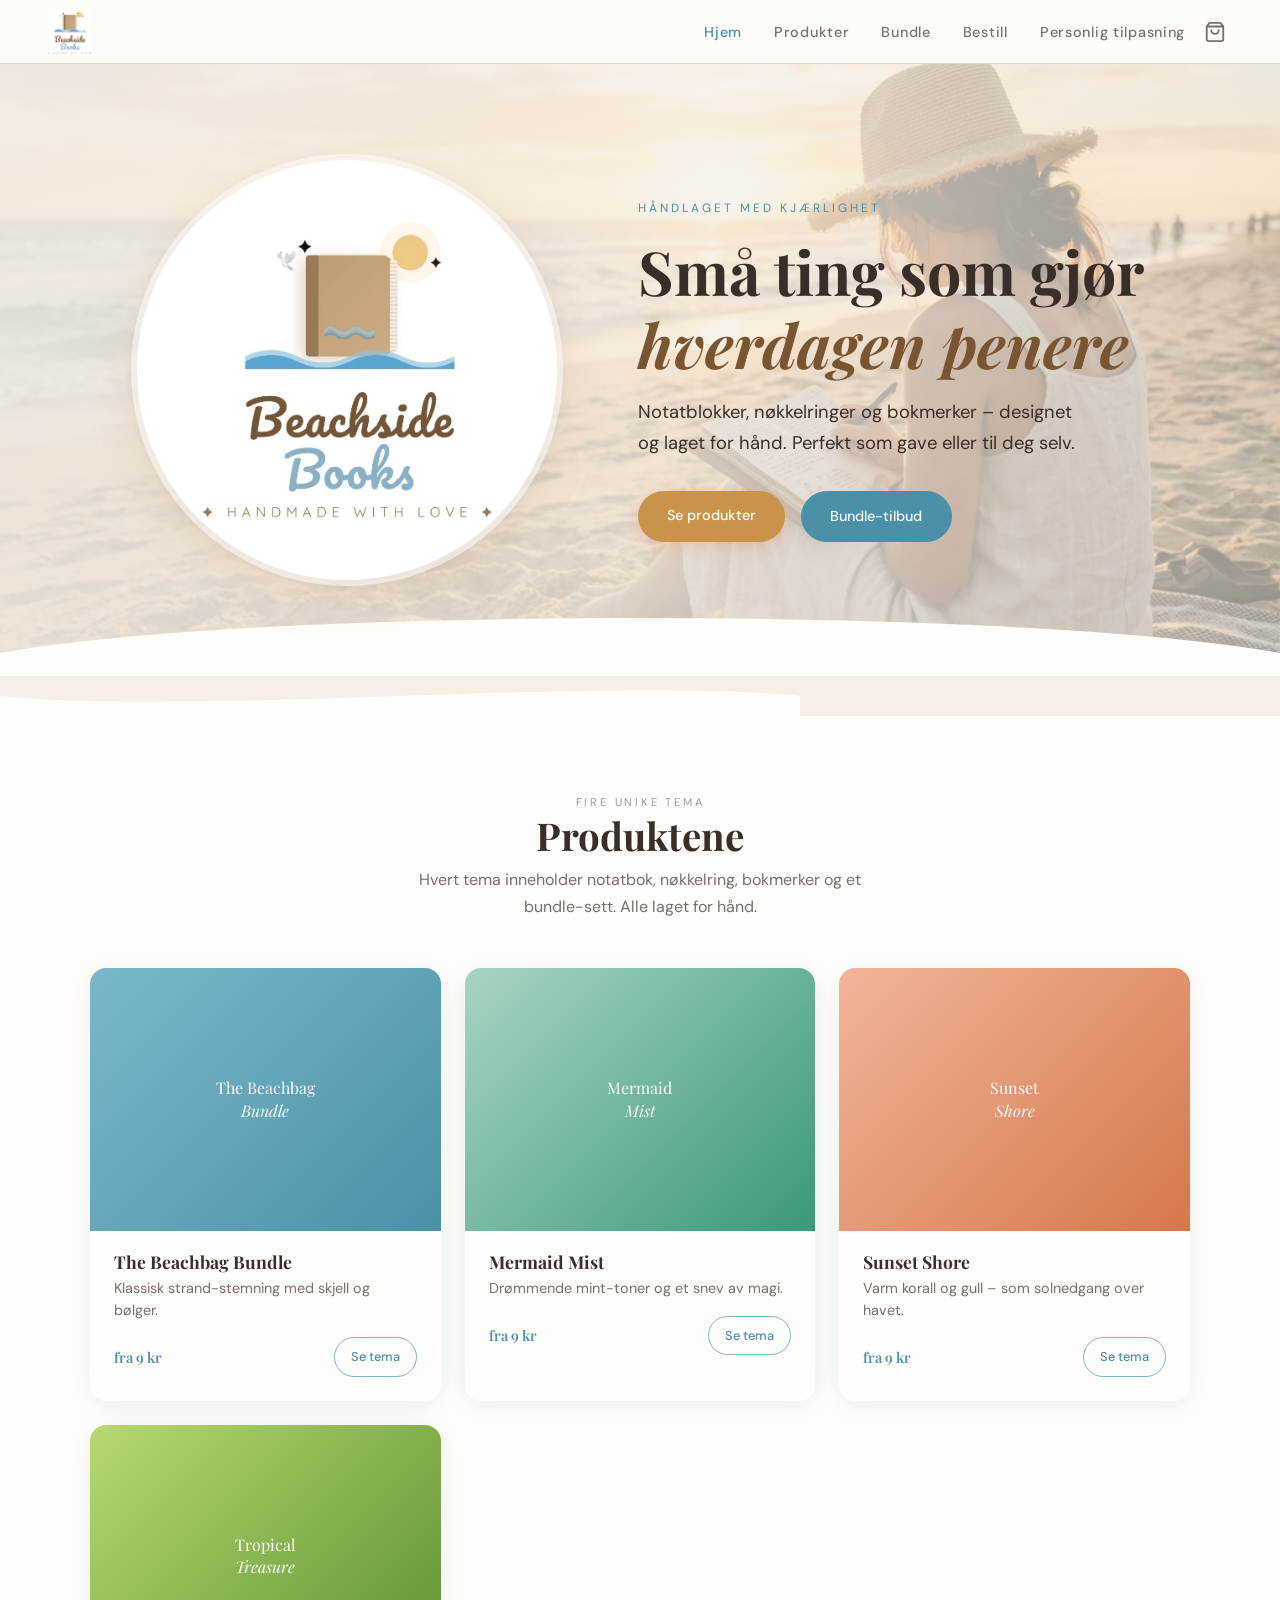
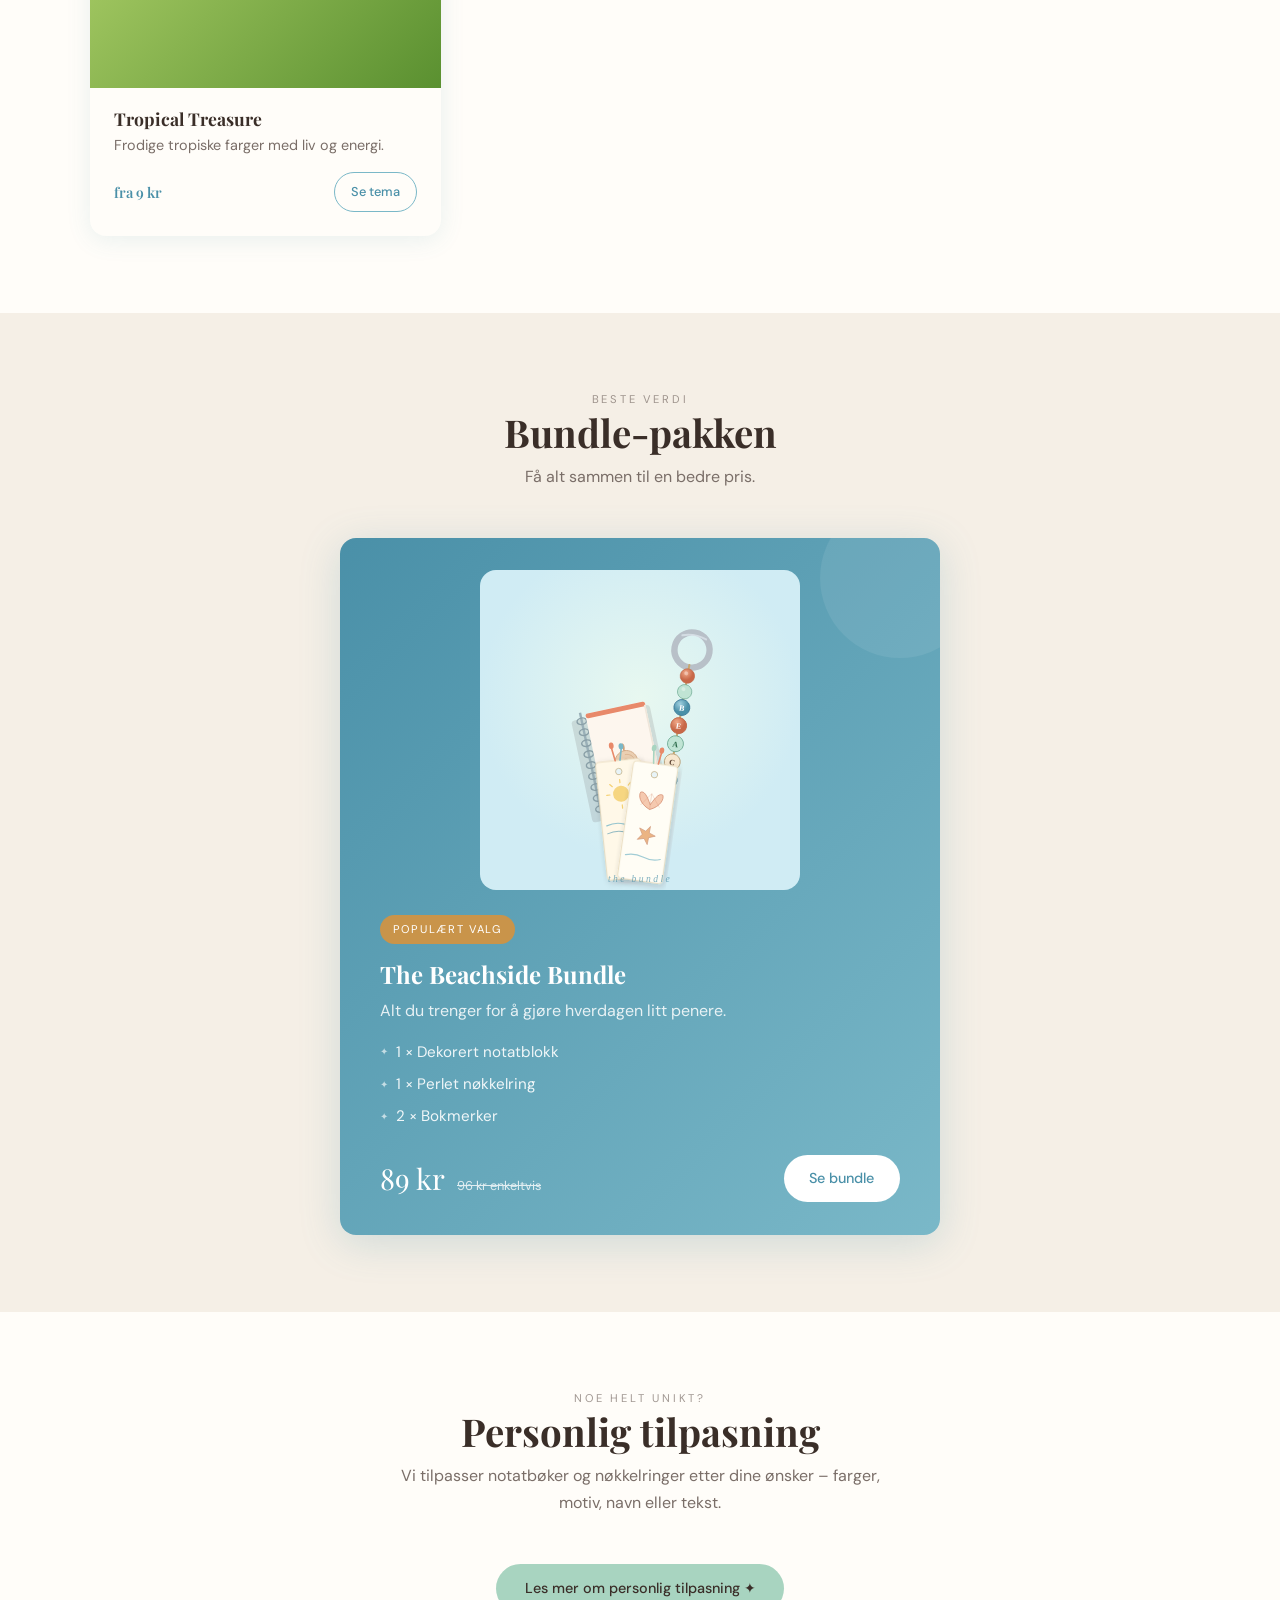
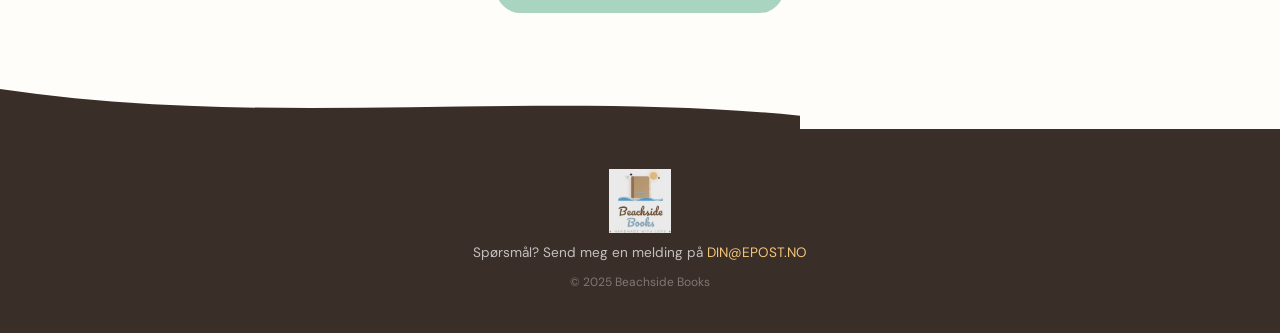
==== commit 44696caf: "Legg til handlekurv, checkout og admin - cart.js: handlekurv med localStorage, badge og toast - chec" ====
--- a/index.html
+++ b/index.html
@@ -10,16 +10,22 @@
 
   <nav>
     <a href="index.html"><img src="bilder/logo.webp" alt="Beachside Books" class="nav-logo-img"></a>
-    <button class="nav-toggle" aria-label="Åpne meny" aria-expanded="false">
-      <span></span><span></span><span></span>
-    </button>
-    <ul class="nav-links">
-      <li><a href="index.html" class="active">Hjem</a></li>
-      <li><a href="produkter.html">Produkter</a></li>
-      <li><a href="bundle.html">Bundle</a></li>
-      <li><a href="request.html">Personlig tilpasning</a></li>
-      <li><a href="bestill.html">Bestill</a></li>
-    </ul>
+    <div class="nav-right">
+      <ul class="nav-links">
+        <li><a href="index.html" class="active">Hjem</a></li>
+        <li><a href="produkter.html">Produkter</a></li>
+        <li><a href="bundle.html">Bundle</a></li>
+        <li><a href="bestill.html">Bestill</a></li>
+        <li><a href="request.html">Personlig tilpasning</a></li>
+      </ul>
+      <a href="checkout.html" class="nav-cart" aria-label="Handlekurv">
+        <svg viewBox="0 0 24 24" fill="none" stroke="currentColor" stroke-width="2" stroke-linecap="round" stroke-linejoin="round" width="22" height="22" aria-hidden="true"><path d="M6 2L3 6v14a2 2 0 002 2h14a2 2 0 002-2V6l-3-4z"/><line x1="3" y1="6" x2="21" y2="6"/><path d="M16 10a4 4 0 01-8 0"/></svg>
+        <span class="nav-cart-badge">0</span>
+      </a>
+      <button class="nav-toggle" aria-label="Åpne meny" aria-expanded="false">
+        <span></span><span></span><span></span>
+      </button>
+    </div>
   </nav>
 
   <!-- HERO -->
@@ -179,6 +185,7 @@
     <p style="margin-top:0.5rem;font-size:0.75rem;opacity:0.5">© 2025 Beachside Books</p>
   </footer>
 
+  <script src="cart.js"></script>
   <script src="nav.js"></script>
 </body>
 </html>
--- a/style.css
+++ b/style.css
@@ -683,3 +683,177 @@
 .fade-up-delay-2 { animation-delay: 0.2s; opacity: 0; }
 .fade-up-delay-3 { animation-delay: 0.3s; opacity: 0; }
 .fade-up-delay-4 { animation-delay: 0.4s; opacity: 0; }
+
+/* ── Nav-right wrapper (cart icon + hamburger) ── */
+.nav-right {
+  display: flex;
+  align-items: center;
+  gap: 0.75rem;
+}
+
+.nav-cart {
+  position: relative;
+  display: flex;
+  align-items: center;
+  padding: 0.4rem;
+  color: var(--tekst-soft);
+  border-radius: var(--radius-sm);
+  transition: color 0.2s;
+  flex-shrink: 0;
+}
+.nav-cart:hover { color: var(--hav-deep); }
+.nav-cart svg { display: block; }
+
+.nav-cart-badge {
+  position: absolute;
+  top: 1px;
+  right: 1px;
+  background: var(--korall);
+  color: white;
+  font-size: 0.58rem;
+  font-weight: 700;
+  min-width: 16px;
+  height: 16px;
+  border-radius: 50%;
+  display: none;
+  align-items: center;
+  justify-content: center;
+  line-height: 1;
+}
+
+/* ── Cart toast ── */
+#cart-toast {
+  position: fixed;
+  bottom: 2rem;
+  left: 50%;
+  transform: translateX(-50%) translateY(0.5rem);
+  background: var(--tekst);
+  color: white;
+  padding: 0.75rem 1.5rem;
+  border-radius: 50px;
+  font-size: 0.88rem;
+  opacity: 0;
+  transition: opacity 0.3s ease, transform 0.3s ease;
+  z-index: 9999;
+  pointer-events: none;
+  white-space: nowrap;
+}
+#cart-toast.show {
+  opacity: 1;
+  transform: translateX(-50%) translateY(0);
+}
+#cart-toast a {
+  color: var(--korall-soft);
+  pointer-events: all;
+}
+
+/* ── Legg i kurv-knapp ── */
+.btn-cart {
+  background: var(--mint-soft);
+  color: var(--tekst);
+  border: 1.5px solid var(--mint);
+  padding: 0.4rem 0.85rem;
+  border-radius: 50px;
+  font-size: 0.78rem;
+  font-weight: 500;
+  cursor: pointer;
+  transition: all 0.2s;
+  font-family: var(--font-body);
+  display: inline-block;
+  margin-top: 0.25rem;
+}
+.btn-cart:hover {
+  background: var(--mint);
+  transform: translateY(-1px);
+}
+
+/* ── Skjemafelt ── */
+.form-group { margin-bottom: 1.25rem; }
+.form-group label {
+  display: block;
+  font-size: 0.85rem;
+  font-weight: 500;
+  margin-bottom: 0.4rem;
+  color: var(--tekst);
+}
+.form-group input,
+.form-group textarea,
+.form-group select {
+  width: 100%;
+  padding: 0.7rem 1rem;
+  border: 1.5px solid var(--sand-dark);
+  border-radius: var(--radius-sm);
+  font-family: var(--font-body);
+  font-size: 0.95rem;
+  background: var(--hvit);
+  color: var(--tekst);
+  transition: border-color 0.2s;
+}
+.form-group input:focus,
+.form-group textarea:focus {
+  outline: none;
+  border-color: var(--hav);
+}
+.form-group textarea { resize: vertical; min-height: 80px; }
+
+/* ── Checkout-layout ── */
+.checkout-layout {
+  display: grid;
+  grid-template-columns: 1fr 1fr;
+  gap: 3rem;
+  max-width: 960px;
+  margin: 0 auto;
+}
+@media (max-width: 700px) {
+  .checkout-layout { grid-template-columns: 1fr; gap: 2rem; }
+}
+
+.cart-row {
+  display: grid;
+  grid-template-columns: 1fr auto auto auto;
+  align-items: center;
+  gap: 0.75rem;
+  padding: 0.75rem 0;
+  border-bottom: 1px solid var(--sand-dark);
+}
+.cart-row-name { font-size: 0.88rem; }
+.cart-row-controls { display: flex; align-items: center; gap: 0.4rem; }
+.cart-row-price { font-size: 0.9rem; font-weight: 600; min-width: 52px; text-align: right; }
+
+.qty-btn {
+  width: 28px;
+  height: 28px;
+  border: 1.5px solid var(--sand-dark);
+  border-radius: 50%;
+  background: none;
+  cursor: pointer;
+  font-size: 1rem;
+  display: flex;
+  align-items: center;
+  justify-content: center;
+  transition: background 0.2s;
+  font-family: var(--font-body);
+}
+.qty-btn:hover { background: var(--sand-dark); }
+.qty-val { min-width: 20px; text-align: center; font-size: 0.9rem; }
+
+.cart-remove {
+  background: none;
+  border: none;
+  cursor: pointer;
+  font-size: 1.2rem;
+  color: var(--tekst-soft);
+  padding: 0.2rem;
+  line-height: 1;
+  transition: color 0.2s;
+}
+.cart-remove:hover { color: #d4784a; }
+
+.cart-total-row {
+  border-top: 2px solid var(--sand-dark);
+  margin-top: 1rem;
+  padding-top: 1rem;
+  display: flex;
+  justify-content: space-between;
+  align-items: center;
+}
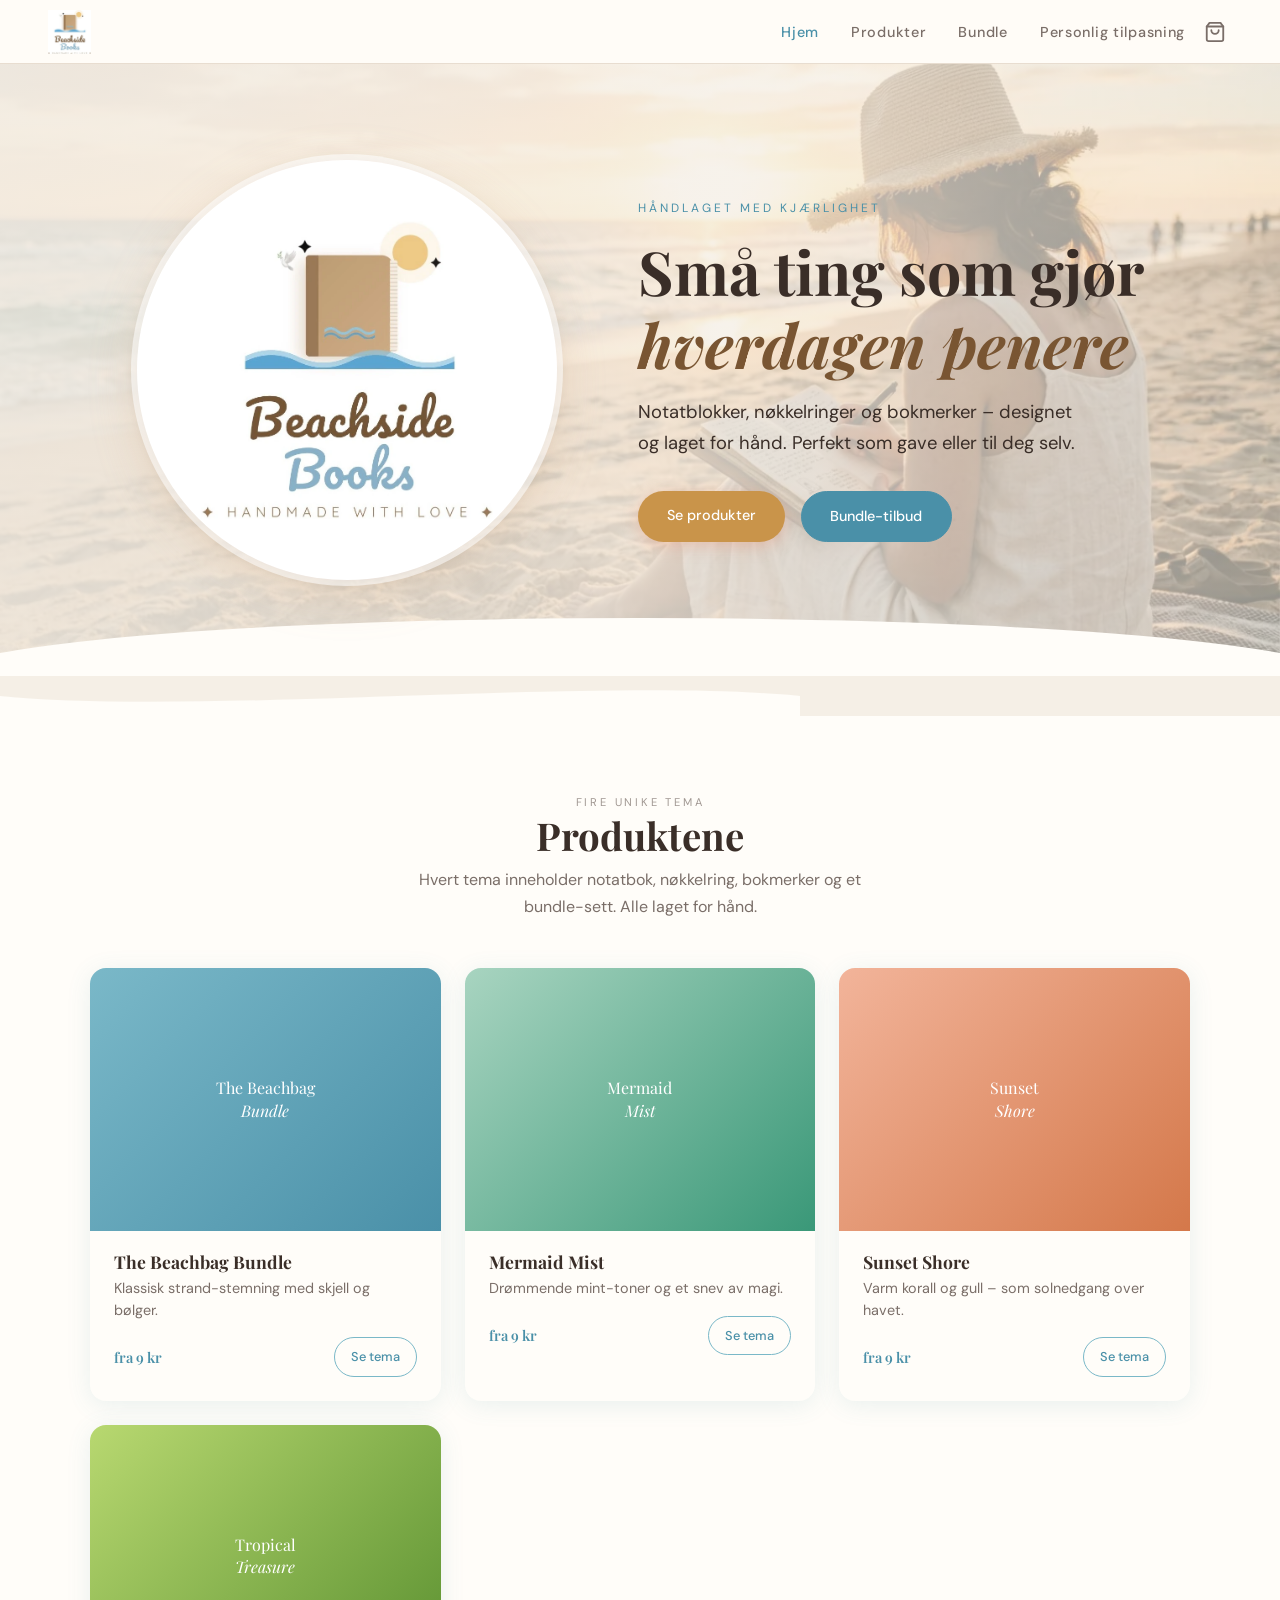
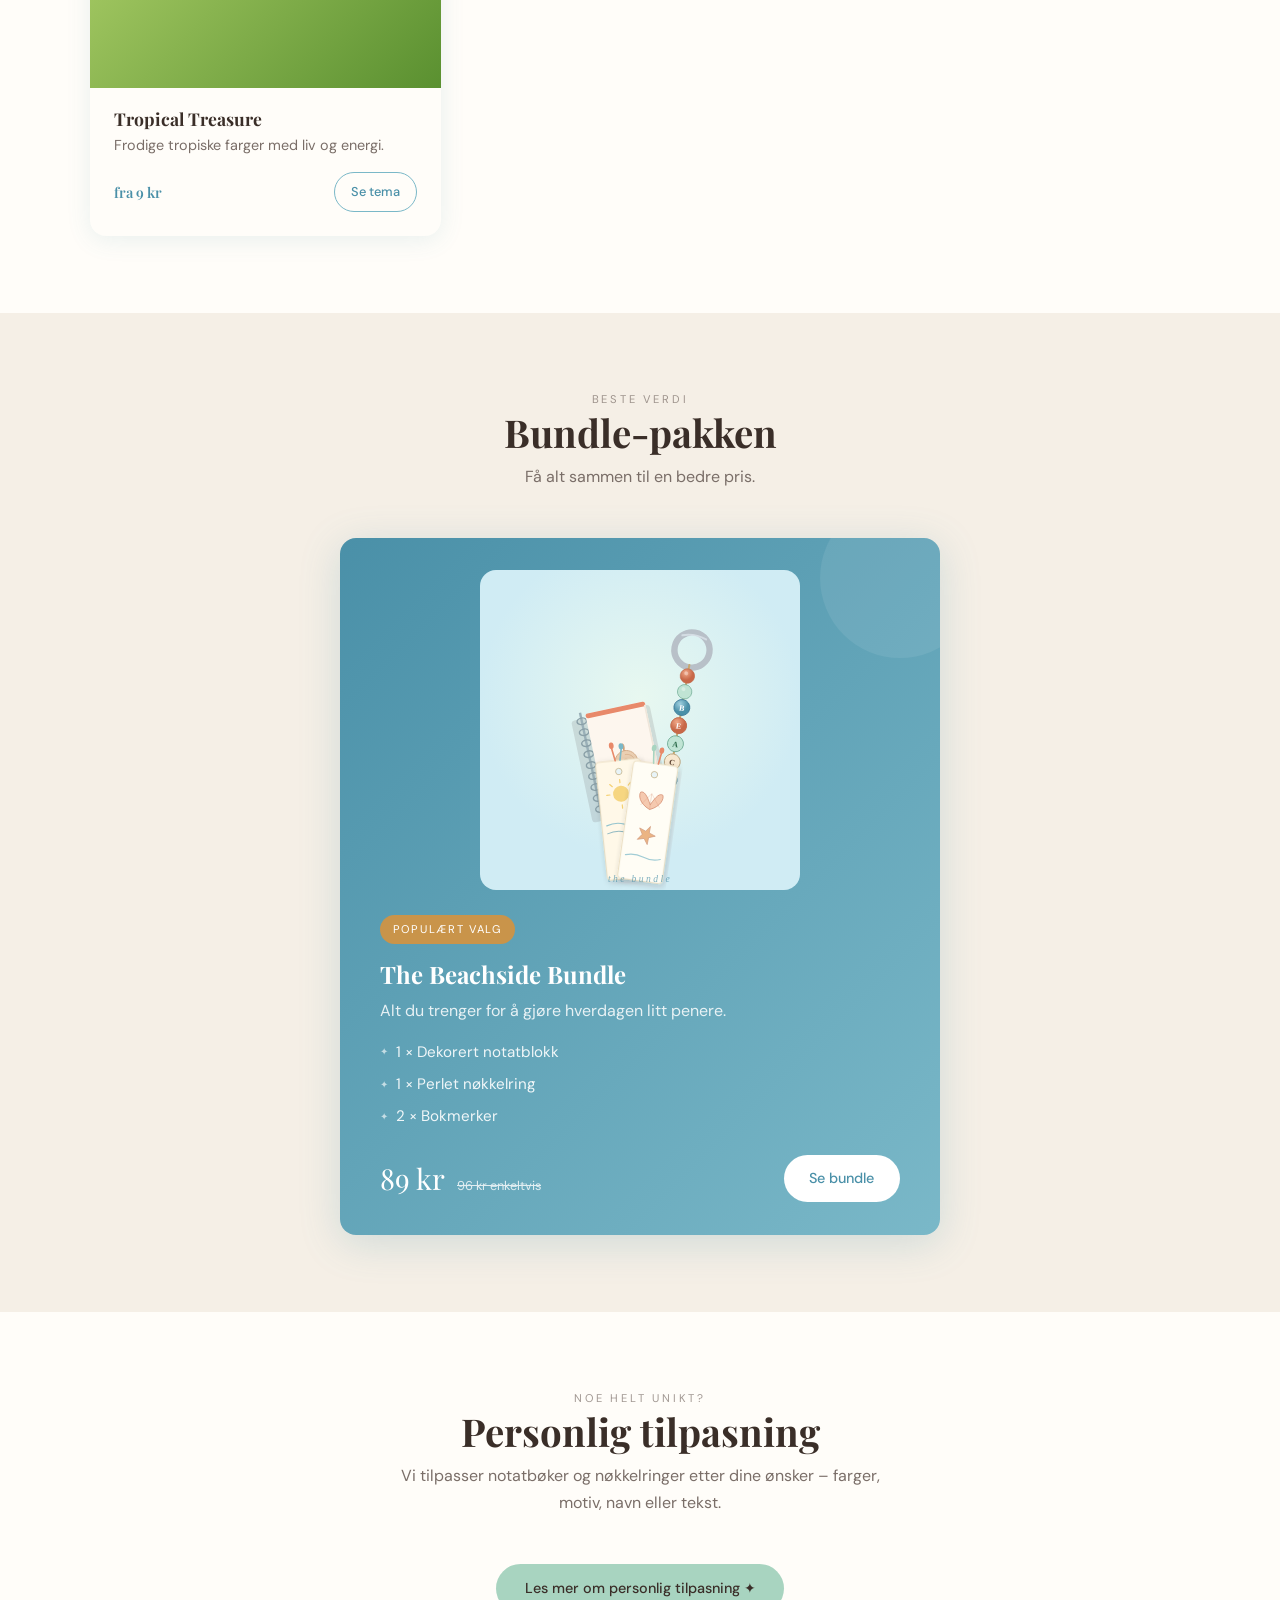
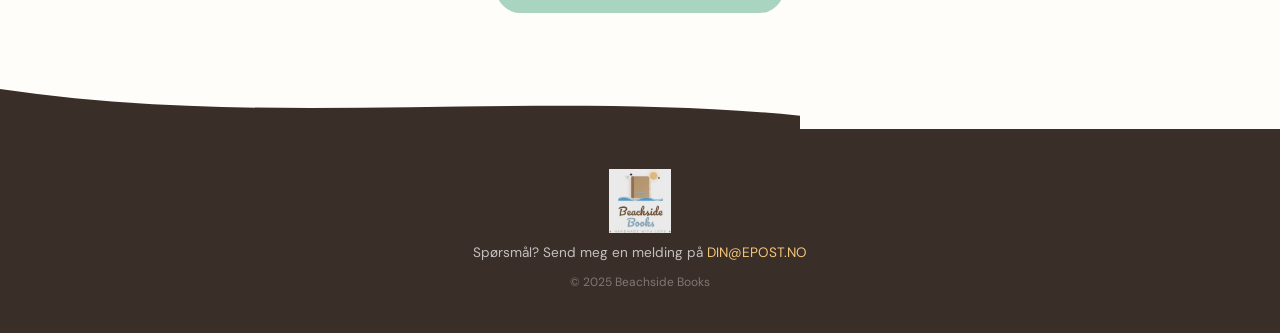
==== commit 5f9f9509: "Nye statuser, tilpasning i kurv, fjern bestill-lenker" ====
--- a/index.html
+++ b/index.html
@@ -15,7 +15,7 @@
         <li><a href="index.html" class="active">Hjem</a></li>
         <li><a href="produkter.html">Produkter</a></li>
         <li><a href="bundle.html">Bundle</a></li>
-        <li><a href="bestill.html">Bestill</a></li>
+
         <li><a href="request.html">Personlig tilpasning</a></li>
       </ul>
       <a href="checkout.html" class="nav-cart" aria-label="Handlekurv">
--- a/style.css
+++ b/style.css
@@ -857,3 +857,61 @@
   justify-content: space-between;
   align-items: center;
 }
+
+/* ── Personlig tilpasning i handlekurven ── */
+.cart-row.has-custom { border-bottom: none; }
+
+.custom-section {
+  border-bottom: 1px solid var(--sand-dark);
+  padding: 0.3rem 0 0.65rem;
+}
+
+.custom-add-btn {
+  background: none;
+  border: none;
+  cursor: pointer;
+  font-family: var(--font-body);
+  font-size: 0.78rem;
+  color: var(--hav-deep);
+  padding: 0.25rem 0;
+  text-align: left;
+  opacity: 0.75;
+  transition: opacity 0.2s;
+  display: block;
+}
+.custom-add-btn:hover { opacity: 1; }
+
+.custom-active-area { padding-top: 0.3rem; }
+
+.custom-input-row {
+  display: flex;
+  align-items: center;
+  gap: 0.5rem;
+  margin-bottom: 0.3rem;
+}
+
+.custom-label {
+  font-size: 0.78rem;
+  color: var(--tekst-soft);
+  white-space: nowrap;
+  flex-shrink: 0;
+}
+
+.custom-input {
+  flex: 1;
+  padding: 0.35rem 0.7rem;
+  border: 1.5px solid var(--mint);
+  border-radius: var(--radius-sm);
+  font-family: var(--font-body);
+  font-size: 0.85rem;
+  background: var(--mint-soft);
+  color: var(--tekst);
+}
+.custom-input:focus { outline: none; border-color: var(--hav); }
+
+.custom-price-line {
+  font-size: 0.8rem;
+  color: var(--hav-deep);
+  font-weight: 500;
+  padding-left: 0.2rem;
+}
